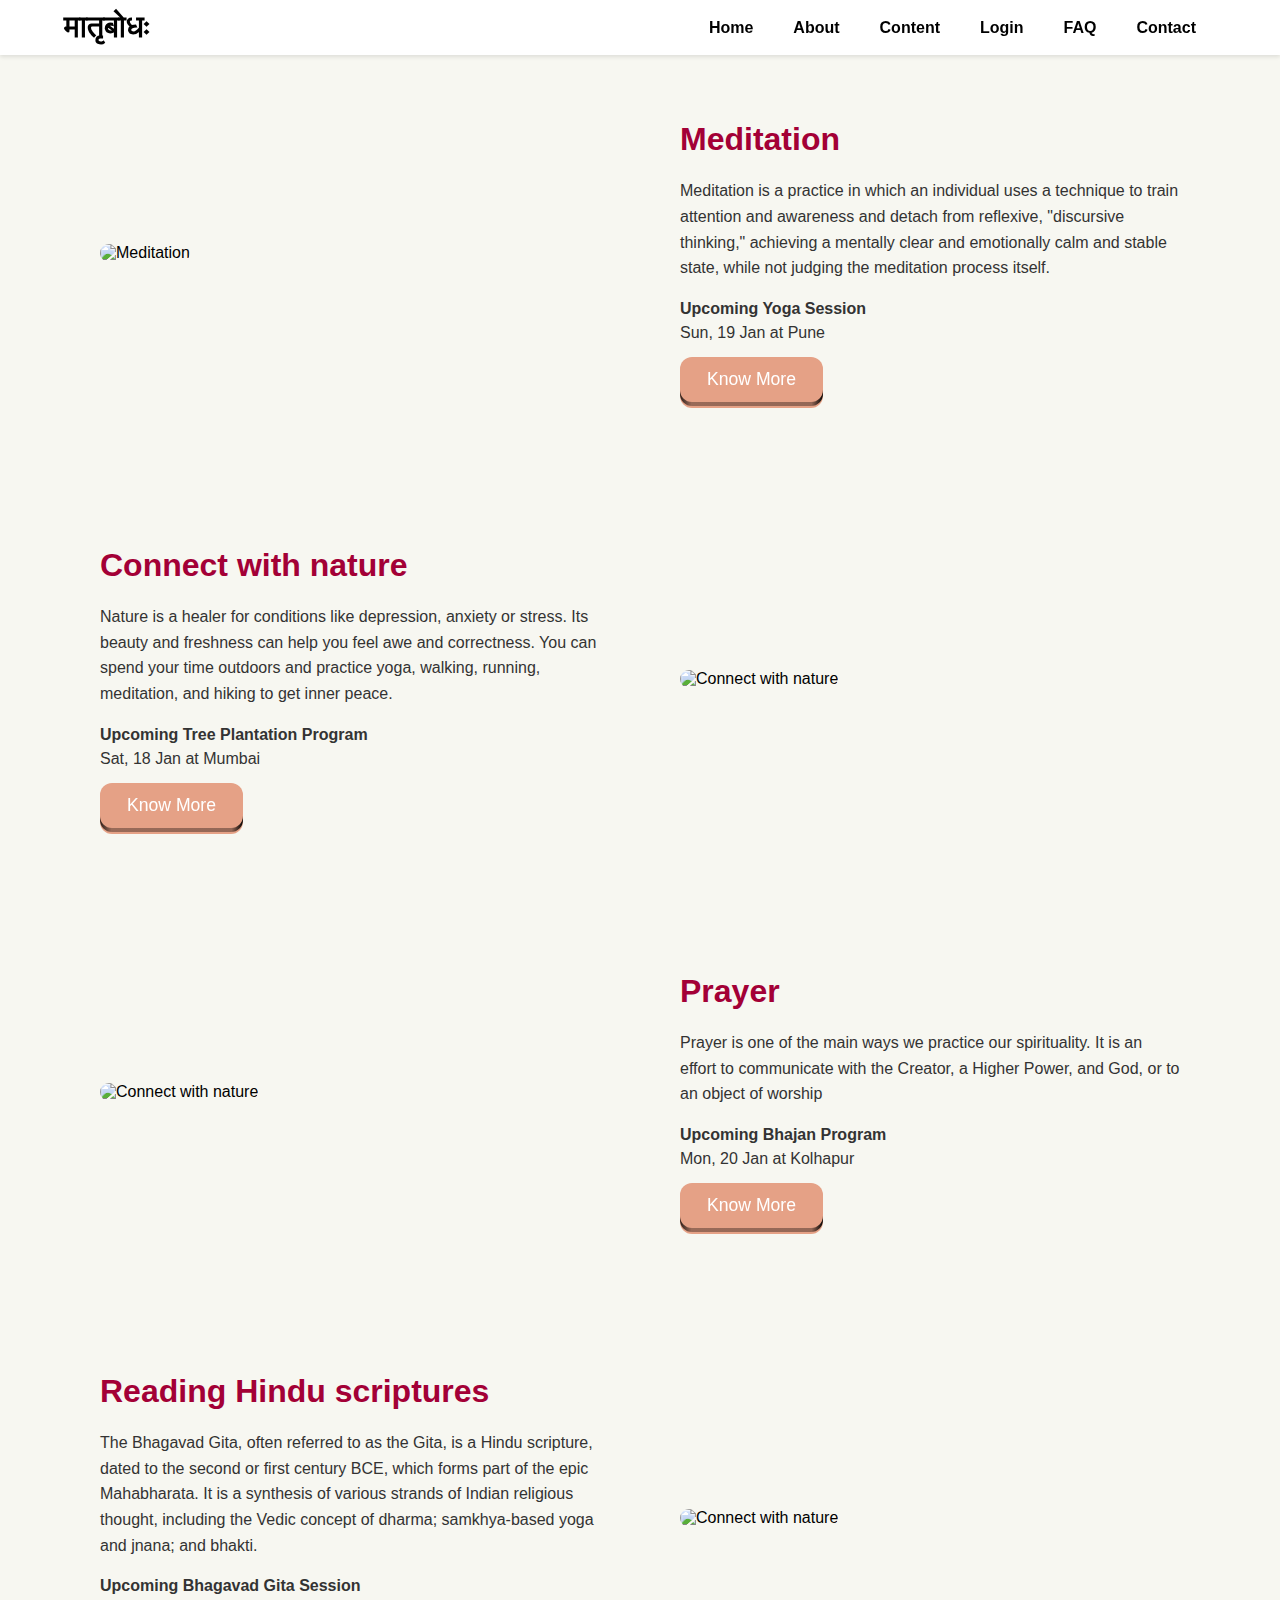
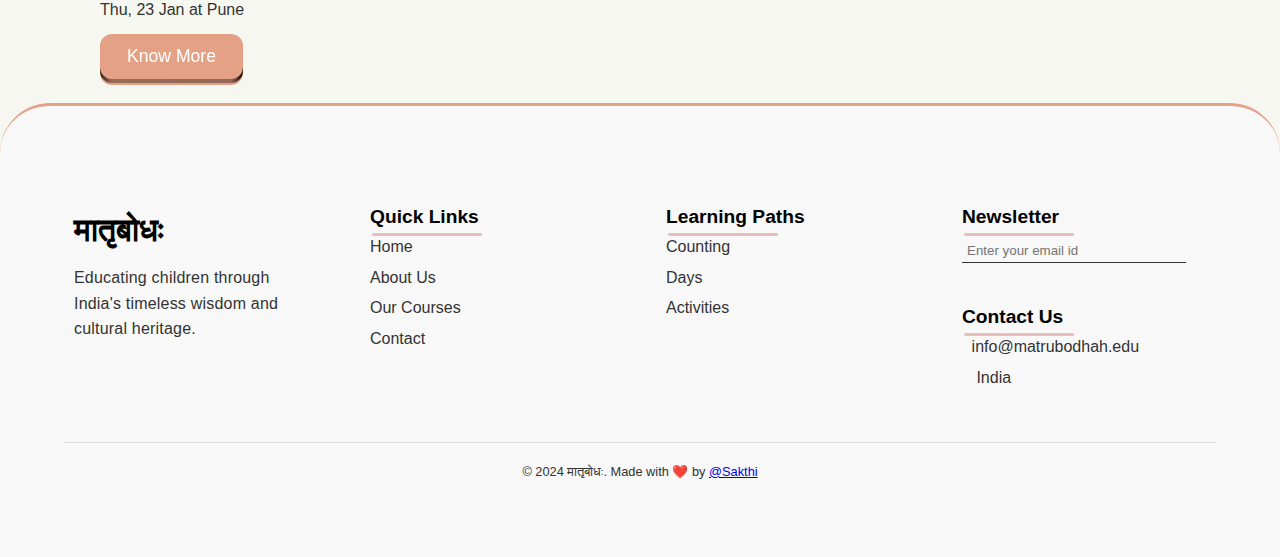
==== activities.html @ 93fdb08b "Merge branch 'main' into feature" ====
<!DOCTYPE html>
<html lang="en">
<head>
  <meta charset="UTF-8">
  <meta name="viewport" content="width=device-width, initial-scale=1.0">
  <link
      rel="icon"
      href="DALL·E 2024-08-28 12.19.31 - A clean and moderately detailed logo for a Sanskrit education website. T.webp"
    />
  <link rel="stylesheet" href="activities.css">
  <link rel="stylesheet" href="footercss.css">
  <title>Spiritual Activities</title>
</head>
<body>
    <header>
        <nav>
          <!-- Wrap the logo text in an anchor tag -->
          <a href="#hero" class="logo">मातृबोधः</a>
          <ul class="nav-links">
              <li><a href="index.html">Home</a></li>
              <li><a href="pages/about-page.html">About</a></li>
              <li class="dropdown">
                  <a href="#">Content</a>
                  <ul class="dropdown-content">
                      <li><a href="countingpage.html">Counting</a></li>
                      <li><a href="#">Days</a></li>
                      <li><a href="#">Activities</a></li>
                      <li><a href="feedback.html">Feedback</a></li>
                  </ul>
              </li>
              <li><a href="login.html">Login</a></li>
              <li><a href="faq.html">FAQ</a></li>
              <li><a href="#" >Contact</a></li>
          </ul>
      </nav>
  
      </header>
  <div class="container">
    <div class="activity-container">
        <div class="image-container">
          <img src="https://lh3.googleusercontent.com/dsQZZfwuwRRc6o0O8qT6zLlI8iGdyhF_ZnZyEIegi13LLTLkADJrG60d6c60TxdHT1PVwDBVb3eVHipBR0Vi9bskvVI_4WhWKWmqxmU00VIi-oUELZCw3MKAPGLuMRcPwukCOwYI" alt="Meditation">
        </div>
        <div class="content-container">
          <h1 class="title">Meditation</h1>
          <p class="description">
            Meditation is a practice in which an individual uses a technique to train attention and awareness and detach from reflexive, "discursive thinking," achieving a mentally clear and emotionally calm and stable state, while not judging the meditation process itself.  
          </p>
          <p class="upcoming"><strong>Upcoming Yoga Session</strong><br>Sun, 19 Jan at Pune</p>
          <button class="know-more">
            <span class="shadow"></span>
            <span class="edge"></span>
            <span class="front text"> Know More </span>
          </button>
        </div>
      </div>
    <div class="activity-container">
        <div class="content-container">
          <h1 class="title">Connect with nature</h1>
          <p class="description">
            Nature is a healer for conditions like depression, anxiety or stress. Its beauty and freshness can help you feel awe and correctness. You can spend your time outdoors and practice yoga, walking, running, meditation, and hiking to get inner peace. 
          </p>
          <p class="upcoming"><strong>Upcoming Tree Plantation Program</strong><br>Sat, 18 Jan at Mumbai</p>
          <button class="know-more">
            <span class="shadow"></span>
            <span class="edge"></span>
            <span class="front text"> Know More </span>
          </button>
        </div>
        <div class="image-container">
            <img src="https://media.licdn.com/dms/image/v2/D4D12AQFT_JibfmEk6Q/article-cover_image-shrink_720_1280/article-cover_image-shrink_720_1280/0/1708732759897?e=2147483647&v=beta&t=TylC6cSGaZ8ZEgFL2q3LAOCYYoMknDMDKpWlx_-5C6E" alt="Connect with nature">
          </div>
      </div>
    <div class="activity-container">
        <div class="image-container">
          <img src="https://gurukul.org/wp-content/uploads/2023/02/From-my-hands-to-his-heart.png" alt="Connect with nature">
        </div>
        <div class="content-container">
          <h1 class="title">Prayer</h1>
          <p class="description">
            Prayer is one of the main ways we practice our spirituality. It is an effort to communicate with the Creator, a Higher Power, and God, or to an object of worship
          </p>
          <p class="upcoming"><strong>Upcoming Bhajan Program </strong><br>Mon, 20 Jan at Kolhapur</p>
          <button class="know-more">
            <span class="shadow"></span>
            <span class="edge"></span>
            <span class="front text"> Know More </span>
          </button>
        </div>
      </div>
    <div class="activity-container">
        <div class="content-container">
            <h1 class="title">Reading Hindu scriptures</h1>
            <p class="description">
                The Bhagavad Gita, often referred to as the Gita, is a Hindu scripture, dated to the second or first century BCE, which forms part of the epic Mahabharata. It is a synthesis of various strands of Indian religious thought, including the Vedic concept of dharma; samkhya-based yoga and jnana; and bhakti.
            </p>
            <p class="upcoming"><strong>Upcoming Bhagavad Gita Session  </strong><br>Thu, 23 Jan at Pune</p>
            <button class="know-more">
                <span class="shadow"></span>
                <span class="edge"></span>
                <span class="front text"> Know More
                </span>
              </button>
        </div>
        <div class="image-container">
          <img src="https://servdharm.com/cdn/shop/products/SD004_6_800x.jpg?v=1676365307" alt="Connect with nature">
        </div>
      </div>
  </div>
  <!-- Footer Section -->
 <footer class="main-footer">
    <div class="footer-content">
      <div class="footer-section">
        <h3>मातृबोधः</h3>
        <p>
          Educating children through India's timeless wisdom and cultural
          heritage.
        </p>
        <div class="social-links">
          <a
            href="https://github.com/Anjaliavv51/Matrubodhah"
            target="_blank"
            aria-label="Facebook"
            ><i class="fab fa-facebook"></i
          ></a>
          <a
            href="https://github.com/Anjaliavv51/Matrubodhah"
            target="_blank"
            aria-label="Twitter"
            ><i class="fab fa-twitter"></i
          ></a>
          <a
            href="https://github.com/Anjaliavv51/Matrubodhah"
            target="_blank"
            aria-label="Instagram"
            ><i class="fab fa-instagram"></i
          ></a>
          <a
            href="https://github.com/Anjaliavv51/Matrubodhah"
            target="_blank"
            aria-label="YouTube"
            ><i class="fab fa-youtube"></i
          ></a>
          <a
            href="https://github.com/Anjaliavv51/Matrubodhah"
            target="_blank"
            aria-label="Linkedin"
            ><i class="fa-brands fa-linkedin-in"></i
          ></a>
        </div>
      </div>

      <div class="footer-section">
        <h4>Quick Links <div class="underline"><span></span></div></h4>
        <ul>
          <li><a href="#hero">Home</a></li>
          <li><a href="#wisdom">About Us</a></li>
          <li><a href="#content">Our Courses</a></li>
          <!-- need to add contact page link -->
          <li><a href="#hero">Contact</a></li>
        </ul>
      </div>

      <div class="footer-section">
        <h4>Learning Paths <div class="underline"><span></span></div></h4>
        <ul>
          <!-- need to add respective page link -->
          <li><a href="countingpage.html">Counting</a></li>
          <li><a href="#hero">Days</a></li>
          <li><a href="#hero">Activities</a></li>
        </ul>
      </div>

      <div class="footer-section">
        <h4>Newsletter <div class="underline"><span></span></div></h4>
        <form>
          <i class="fas fa-envelope"></i>
          <input type="email" placeholder="Enter your email id" required>
          <button type="submit"><i class="fas fa-arrow-right"></i></button>
        </form>
        <br>
        <h4>Contact Us <div class="underline"><span></span></div></h4>
        <ul class="contact-info">
          <li>
            <i class="fas fa-envelope"></i
            ><a href="mailto:info@matrubodhah.edu">info@matrubodhah.edu</a>
          </li>
          <li><i class="fas fa-map-marker-alt"></i><span>India</span></li>
        </ul>
      </div>
      
    </div>
 <div class="footer-bottom">
      <p>
        &copy; 2024 मातृबोधः. Made with <span class="heart">❤️</span> by
        <a href="https://github.com/Anjaliavv51/Matrubodhah" target="_blank"
          >@Sakthi</a
        >
      </p>
    </div>
  </footer>
</body>
</html>
---- activities.css ----
body {
    margin: 0;
    font-family: Arial, sans-serif;
    background-color: #f7f7f1;
    font-family: "Arial", sans-serif;
    height: 100vh;
}

header {
    width: 100%;
    position: fixed;
    top: 0;
    left: 0;
    right: 0;
    background-color: rgba(255, 255, 255, 1);
    box-shadow: 0 2px 4px rgba(0, 0, 0, 0.1);
    z-index: 10;
    margin-bottom: 50px;
}

/* Hide the menu toggle button by default */
.menu-toggle {
    display: none;
}

nav {
    display: flex;
    justify-content: space-between;
    gap: 5px;
    align-items: center;
    padding: 10px 5%;
}

.logo {
    font-size: 30px;
    font-weight: bold;
    color: black;
    flex: 1;
    text-align: left;
    text-decoration: none;
    cursor: pointer;
    transition: color 0.3s ease;
}

.logo:hover {
    color: rgb(106, 97, 97);
}

.nav-links {
    list-style: none;
    display: flex;
    align-items: center;
    margin: 0;
    padding: 0;
    flex: 1;
    justify-content: flex-end;
}

@media screen and (max-width: 768px) {
    .nav-links {
        flex-direction: column;
    }
}

.nav-links li {
    margin: 0 20px;
    position: relative;
}

.nav-links a {
    text-decoration: none;
    color: black;
    font-weight: bold;
    position: relative;
    transition: color 0.3s ease;
}

.nav-links a::after {
    content: "";
    position: absolute;
    left: 0;
    bottom: -3px;
    width: 0;
    height: 2px;
    background-color: #e5a186;
    transition: width 0.3s ease;
}

.nav-links a:hover {
    color: #e5a186;
}

.nav-links a:hover::after {
    width: 100%;
}

.nav-links .dropdown {
    position: relative;
}

.nav-links .dropdown-content {
    display: none;
    position: absolute;
    background-color: white;
    min-width: 160px;
    box-shadow: 0px 8px 16px rgba(0, 0, 0, 0.1);
    z-index: 1;
    list-style: none;
    padding: 0;
}

.nav-links .dropdown-content a {
    color: black;
    padding: 12px 16px;
    text-decoration: none;
    display: block;
}

.nav-links .dropdown:hover .dropdown-content {
    display: block;
}

.nav-links .dropdown-content a:hover {
    background-color: #f1f1f1;
}

.btn-contact:is(:focus, :hover) {
    background-color: #e5a186;
    border-color: #e5a186;
    color: white;
    transform: scale(1.1);
}

@media (max-width: 768px) {
    .navbar-collapse {
        display: flex;
        flex-direction: column;
        align-items: center;
    }

    .nav-links {
        display: none;
        flex-direction: column;
        width: 100%;
        align-items: center;
    }

    .nav-links.active {
        display: flex;
    }

    .menu-toggle {
        display: block;
        cursor: pointer;
        font-size: 24px;
        margin-left: auto;
    }

    .btn-contact {
        display: block;
        text-align: center;
        margin-top: 10px;
        width: 100%;
    }
}



.activity-container {
    display: flex;
    align-items: center;
    justify-content: center;
    padding: 20px;
    gap: 80px;
    margin-top: 80px;
}

.image-container {
    width: 500px;
}

.image-container img {
    max-width: 100%;
    height: auto;
    border-radius: 15px;
}

.content-container {
    max-width: 500px;
}

.title {
    color: hsl(340deg 100% 32%);
    font-size: 32px;
    margin-bottom: 20px;
}

.description {
    color: #333;
    font-size: 16px;
    line-height: 1.6;
}

.upcoming {
    color: #333;
    font-size: 16px;
    margin-top: 15px;
    line-height: 1.5;
}

button {
    position: relative;
    border: none;
    background: transparent;
    padding: 0;
    cursor: pointer;
    outline-offset: 4px;
    transition: filter 250ms;
    user-select: none;
    touch-action: manipulation;
   }
   
   .shadow {
    position: absolute;
    top: 0;
    left: 0;
    width: 100%;
    height: 100%;
    border-radius: 12px;
    background: #e5a186;
    will-change: transform;
    transform: translateY(2px);
    transition: transform
       600ms
       cubic-bezier(.3, .7, .4, 1);
   }
   
   .edge {
    position: absolute;
    top: 0;
    left: 0;
    width: 100%;
    height: 100%;
    border-radius: 12px;
    background: linear-gradient(
       to left,
       #040302 0%,
       #946756 8%,
       #996a58 92%,
       #2d1f1a 100%
     );
   }
   
   .front {
    display: block;
    position: relative;
    padding: 12px 27px;
    border-radius: 12px;
    font-size: 1.1rem;
    color: white;
    background: #e5a186;
    will-change: transform;
    transform: translateY(-4px);
    transition: transform
       600ms
       cubic-bezier(.3, .7, .4, 1);
   }
   
   button:hover {
    filter: brightness(110%);
   }
   
   button:hover .front {
    transform: translateY(-6px);
    transition: transform
       250ms
       cubic-bezier(.3, .7, .4, 1.5);
   }
   
   button:active .front {
    transform: translateY(-2px);
    transition: transform 34ms;
   }
   
   button:hover .shadow {
    transform: translateY(4px);
    transition: transform
       250ms
       cubic-bezier(.3, .7, .4, 1.5);
   }
   
   button:active .shadow {
    transform: translateY(1px);
    transition: transform 34ms;
   }
   
   button:focus:not(:focus-visible) {
    outline: none;
   }
---- footercss.css ----
/* ========================
   Footer Section
   ======================== */
.main-footer {
  background-color: #f8f8f8;
  padding: 4rem 5%;
  color: #333;
  font-family: 'Arial', sans-serif;
  border-top: 3px solid #E5A186;
   border-top-left-radius: 50px;
   border-top-right-radius: 50px;
}

.footer-content {
  display: grid;
  grid-template-columns: repeat(auto-fit, minmax(250px, 1fr));
  gap: 2rem;
  margin-bottom: 2rem;
}

.footer-section h3 {
  font-size: 2rem;
  margin-bottom: 1rem;
  color: #000;
}

.footer-section h4 {
  font-size: 1.2rem;
  margin-bottom: 1rem;
  color: #000;
}

.footer-section p {
  line-height: 1.6;
  margin-bottom: 1rem;
  letter-spacing: 0.2px;
}

.footer-section ul {
  list-style: none;
  padding: 0;
}

.footer-section ul li {
  margin-bottom: 0.8rem;
}

.footer-section ul li a {
  color: #333;
  text-decoration: none;
  transition: color 0.3s ease;
}

.footer-section ul li a:hover {
  color: #E5A186;
}

.social-links {
  display: flex;
  justify-content: flex-start;
  align-items: center;
  gap: 20px;
  margin-top: 1rem;
}

.social-links a {
  color: #333;
  font-size: 1.5rem;
  text-shadow: 0 4px 6px rgba(0, 0, 0, 0.1);
  transition: all 0.3s ease;
}

.social-links a[aria-label="Facebook"]:hover {
  color: #3b5998;
  text-shadow: 0 6px 10px rgba(0, 0, 0, 0.2);
}

.social-links a[aria-label="Twitter"]:hover {
  color: #1da1f2;
  text-shadow: 0 6px 10px rgba(0, 0, 0, 0.2);
}

.social-links a[aria-label="Instagram"]:hover {
  color: #e4405f;
  text-shadow: 0 6px 10px rgba(0, 0, 0, 0.2);
}

.social-links a[aria-label="YouTube"]:hover {
  color: #ff0000;
  text-shadow: 0 6px 10px rgba(0, 0, 0, 0.2);
}

.social-links a[aria-label="Linkedin"]:hover {
  color: #0077b5;
  text-shadow: 0 6px 10px rgba(0, 0, 0, 0.2);
}

.contact-info li {
  display: flex;
  align-items: center;
  transition: all 0.3s ease;
  gap: 0.6rem;
}

.contact-info li span {
  margin-left: 0.3rem;
  transition: all 0.3s ease;
}

.contact-info li span:hover {
  color: #E5A186;
}

.footer-bottom {
    text-align: center;
    padding-top: 0.5rem;
    border-top: 1px solid #ddd;
    font-size: 0.9rem;
}

.heart {
    display: inline-block;
    animation: beat 1s ease infinite;
}

@keyframes beat {
    0%,
    50%,
    100% {
        transform: scale(1);
    }

    25%,
    75% {
        transform: scale(1.2);
    }
}
form {
   padding-bottom: 199px;
   display: flex;
   align-items: center;
   justify-content: space-between;
   position: relative;  /* Add relative positioning to the form */
   margin-bottom: 1px;
}

form::before {
   content: "";
   position: absolute;
   bottom: 0;
   left: 0%;  /* Adjust this value to control the starting point of the border */
   width: 92%;  /* Adjust this value to control the length of the border */
   border-bottom: 1px solid #333;  /* border color */
}

form input{
   width:85%;
   padding: 5px;
   background: transparent;
   color: #333;
   border: 0;
   outline: none;
}
form button{
   background: transparent;
   border: 0;
   outline: none;
   cursor: pointer;
}
form button .fas{
  font-size: 16px;
  padding: 10px 20px;
  color: #333;
}

.main-footer .footer-content {
  display: flex;
  justify-content: space-between;
  align-items: flex-start;
  flex-wrap: wrap;
}

.main-footer .footer-section {
  flex: 1 1 18%; /* This ensures each section takes up an equal width, you can adjust percentage as needed */
  padding: 10px;
}

.main-footer .footer-section h4 {
  margin-bottom: 10px;
}

.main-footer .footer-section ul,
.main-footer .footer-section form {
  margin: 0;
  padding: 0;
  list-style: none;
}

.main-footer .footer-section form input {
  margin-right: 10px;
}

h4 {
  position: relative; /* Add relative positioning to the <h3> element */
}

.underline {
  width: 45%; /* Adjusted to make the red line shorter */
  height: 3px;
  background: #e9beba;
  border-radius: 3px;
  position: absolute;
  bottom: -8px; /* Adjusted to position the underline correctly below the text */
  left: 10%; /* Centers the underline horizontally */
  transform: translateX(-20%); /* This ensures that the underline is centered */
  overflow: hidden;
}

.underline span {
  width: 15px;
  height: 100%;
  background: #d25523;
  border-radius: 3px;
  position: absolute;
  top: 0;
  left: -15px; /* Starting off-screen to the left */
  animation: moving 2s linear infinite;
}


    .social-links a {
        font-size: 1.2rem; 
    }
        
    .footer-bottom {
        font-size: 0.8rem; 
    }
}

.new{
    background-color: black;
}
.new h4, .new h3{
    color:white;
}
.new ul li a, .new p, .new i,.new span{
    color: wheat;
}
@keyframes moving {
  0% {
    left: -20px; /* Start animation off-screen */
  }
  100% {
    left: 100%; /* Move the span across to the right */
  }
}
.github-star a {
    display: inline-block;
    padding: 10px 20px;
    font-size: 16px;
    color: #fff;
    background: linear-gradient(90deg, #5592ed 0%, #ec8926 100%);
    border-radius: 25px;
    text-decoration: none;
    font-weight: bold;
    position: relative;
    box-shadow: 0px 4px 15px rgb(217 89 14 / 81%);
  }

  .github-star a:hover {
    background: linear-gradient(90deg, #ec8926 0%, #2196F3 100%);
    box-shadow: 0px 6px 20px #F44336;
  }

  .github-star a i {
    margin-right: 8px;
  }
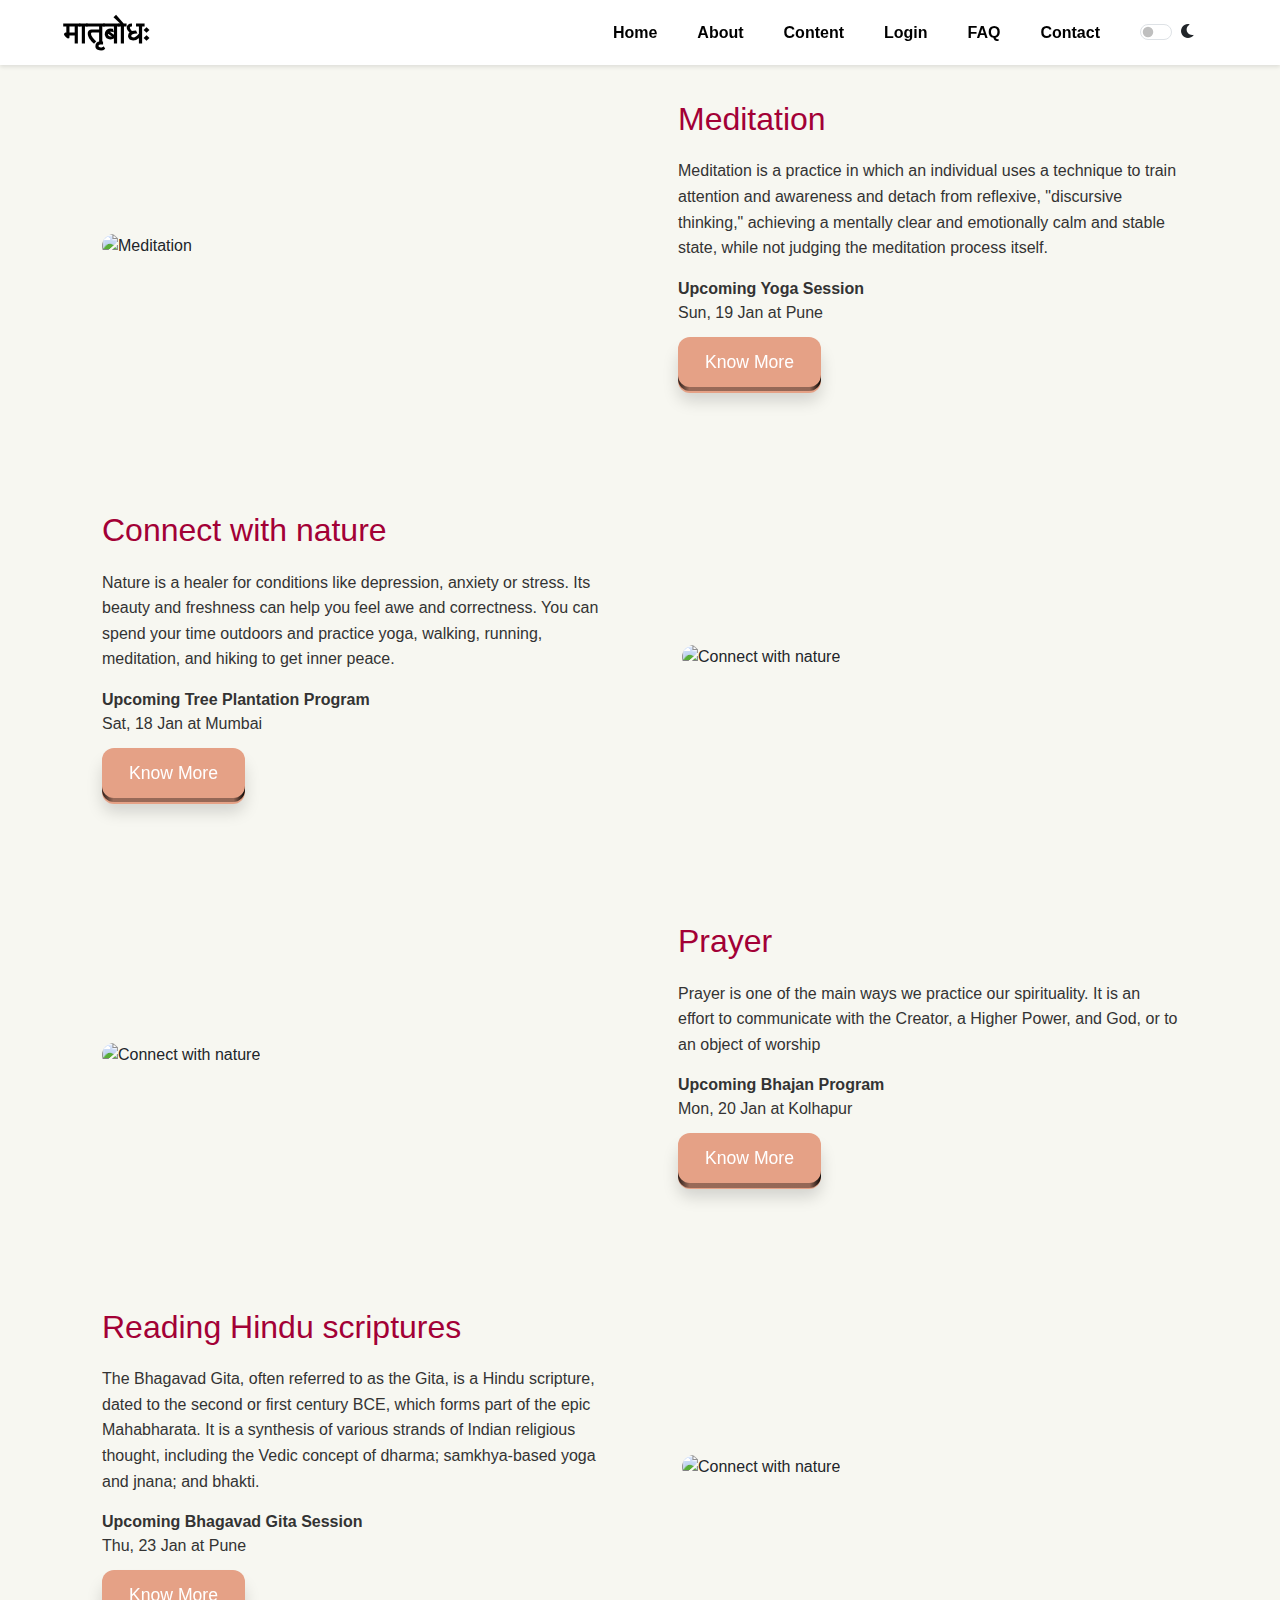
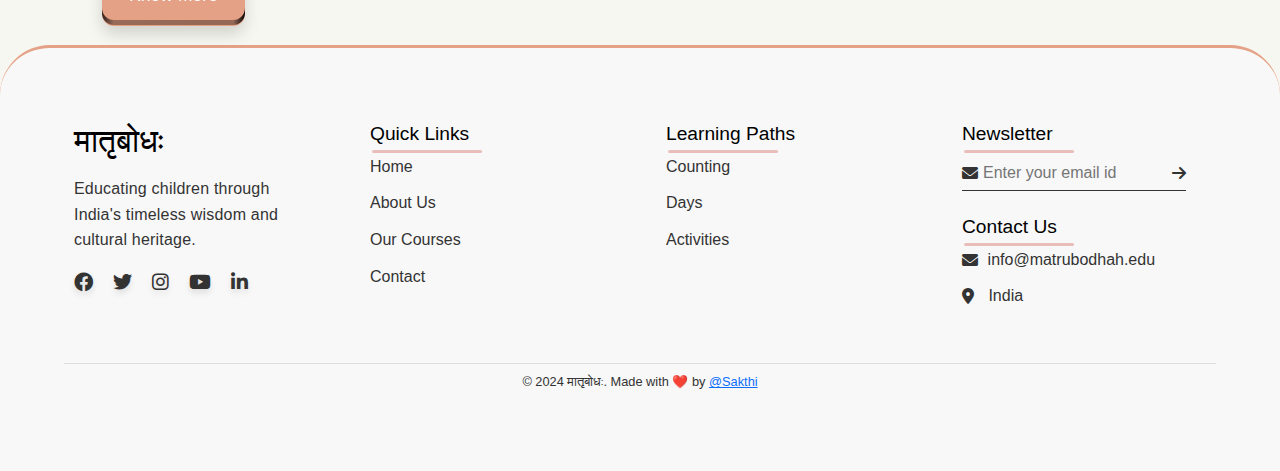
==== commit fe8bb15b: "Added dark mode in all pages" ====
--- a/activities.html
+++ b/activities.html
@@ -7,8 +7,16 @@
       rel="icon"
       href="DALL·E 2024-08-28 12.19.31 - A clean and moderately detailed logo for a Sanskrit education website. T.webp"
     />
+    <link
+    rel="stylesheet"
+    href="https://cdn.jsdelivr.net/npm/bootstrap@5.3.3/dist/css/bootstrap.min.css"
+  />
   <link rel="stylesheet" href="activities.css">
   <link rel="stylesheet" href="footercss.css">
+  <link
+      rel="stylesheet"
+      href="https://cdnjs.cloudflare.com/ajax/libs/font-awesome/6.0.0/css/all.min.css"
+    />
   <title>Spiritual Activities</title>
 </head>
 <body>
@@ -31,6 +39,10 @@
               <li><a href="login.html">Login</a></li>
               <li><a href="faq.html">FAQ</a></li>
               <li><a href="#" >Contact</a></li>
+              <li><div class="form-check form-switch text-center">
+                <input class="form-check-input " type="checkbox" id="switch5">
+                <i class="fa-solid fa-moon" id="modeImg"></i>
+              </div></li>
           </ul>
       </nav>
   
@@ -199,4 +211,5 @@
     </div>
   </footer>
 </body>
+<script src="dark/dark_activity.js"></script>
 </html>
--- a/activities.css
+++ b/activities.css
@@ -297,3 +297,17 @@
    button:focus:not(:focus-visible) {
     outline: none;
    }
+
+   .dark{
+    background-color: black;
+    color: white;
+   }
+   .dark p{
+    color: #bcb7b7;
+  }
+  .dark a{
+    color: wheat;
+  }
+  .dark form p{
+    color: #fff;
+  }--- a/footercss.css
+++ b/footercss.css
@@ -163,7 +163,6 @@
    outline: none;
 }
 form button{
-   background: transparent;
    border: 0;
    outline: none;
    cursor: pointer;
@@ -236,7 +235,7 @@
     .footer-bottom {
         font-size: 0.8rem; 
     }
-}
+    
 
 .new{
     background-color: black;
